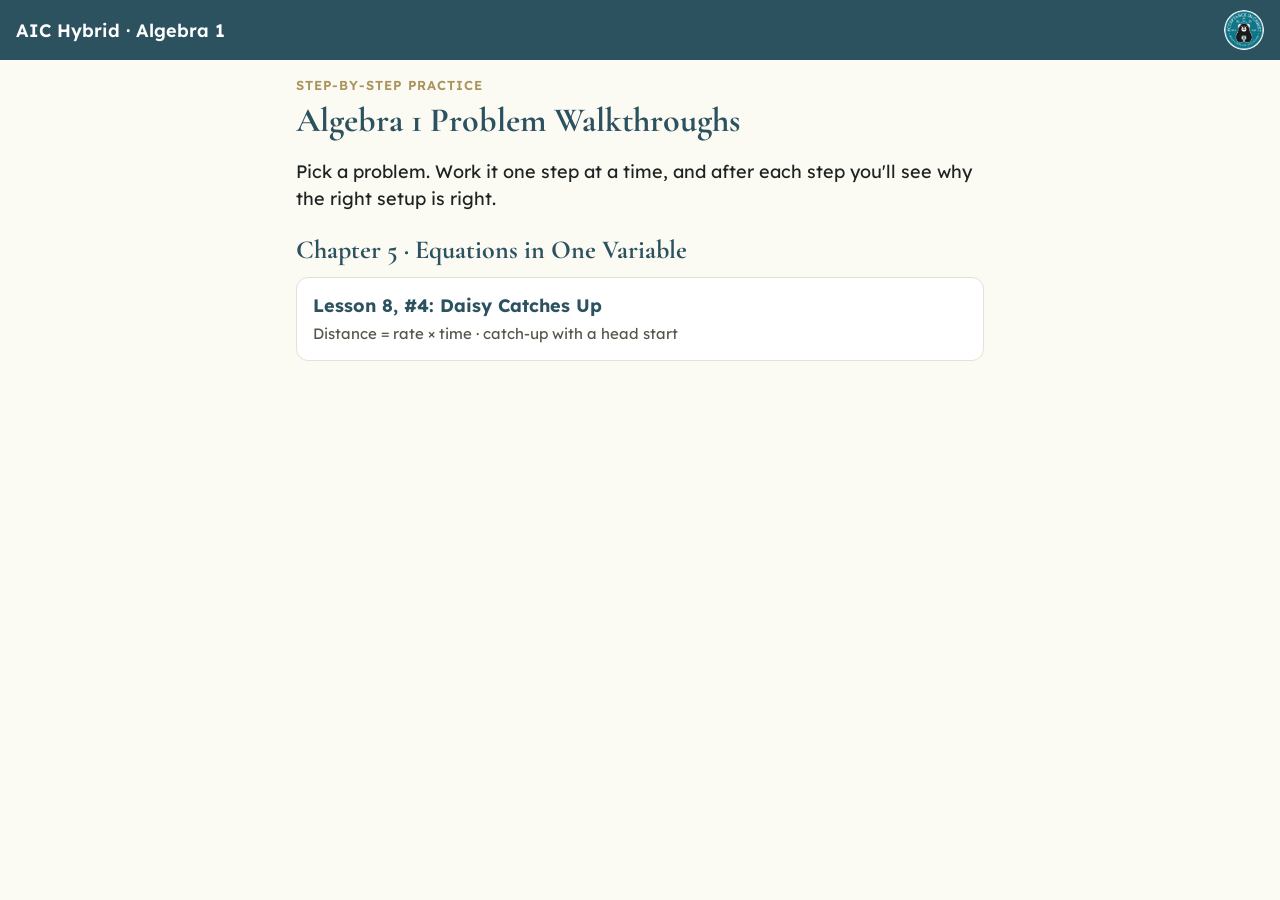
==== index.html @ 1262dc78 "Add Lesson 8 #4 prototype" ====
<!DOCTYPE html><html lang="en"><head><meta charset="utf-8"><meta name="viewport" content="width=device-width,initial-scale=1">
<title>Algebra 1 Step Practice · AIC Hybrid</title>
<link href="https://fonts.googleapis.com/css2?family=Cormorant+Garamond:wght@600;700&family=Lexend:wght@400;600&display=swap" rel="stylesheet"><link rel="stylesheet" href="style.css"></head><body>
<header class="top"><span style="color:#fff;font-weight:600">AIC Hybrid · Algebra 1</span><img src="aic-logo-round.png" alt="AIC" class="logo"></header>
<main><div class="kicker">Step-by-step practice</div><h1>Algebra 1 Problem Walkthroughs</h1>
<p>Pick a problem. Work it one step at a time, and after each step you'll see why the right setup is right.</p>
<h2>Chapter 5 · Equations in One Variable</h2>
<div class="lib"><a href="ch5-l8-4.html"><b>Lesson 8, #4: Daisy Catches Up</b><br><span style="color:#56564A;font-size:15px">Distance = rate × time · catch-up with a head start</span></a></div>
</main></body></html>
---- style.css ----
:root{--bg:#FBFAF3;--ink:#1E2422;--muted:#56564A;--line:#E4E2D5;--brand:#417586;--navy:#2C5260;--tint:#EEF3F3;--gold:#A8945C;--ok:#2E6B3F;--bad:#B4472B}
*{box-sizing:border-box;-webkit-tap-highlight-color:transparent}
body{margin:0;background:var(--bg);color:var(--ink);font:18px/1.5 Lexend,system-ui,-apple-system,sans-serif;padding-bottom:env(safe-area-inset-bottom)}
.top{display:flex;justify-content:space-between;align-items:center;padding:10px 16px;background:var(--navy)}
.top a{color:#fff;text-decoration:none;font-size:16px}.logo{height:40px;border-radius:50%}
main{max-width:720px;margin:0 auto;padding:16px}
h1,h2{font-family:"Cormorant Garamond",Georgia,serif;color:var(--navy);margin:.2em 0}h1{font-size:34px;line-height:1.1}h2{font-size:26px}
.kicker{color:var(--gold);font-weight:600;letter-spacing:.08em;text-transform:uppercase;font-size:13px}
.prob{background:#fff;border:1px solid var(--line);border-left:5px solid var(--gold);border-radius:12px;padding:14px 16px;font-size:17px}
.tracker{display:flex;gap:4px;margin:16px 0;overflow-x:auto}
.tracker div{flex:1;min-width:52px;text-align:center;font-size:12px;padding:6px 2px;border-radius:8px;background:var(--tint);color:var(--muted)}
.tracker .on{background:var(--brand);color:#fff;font-weight:600}.tracker .done{background:var(--ok);color:#fff}.tracker .miss{background:var(--gold);color:#fff}
.q{font-size:20px;font-weight:600;margin:6px 0 12px}
.ch{display:flex;gap:12px;align-items:center;width:100%;min-height:64px;text-align:left;background:#fff;border:2px solid var(--line);border-radius:14px;padding:12px;margin:0 0 10px;font:inherit;color:inherit;cursor:pointer}
.ch:disabled{cursor:default}.ch .L{flex:none;width:36px;height:36px;border-radius:50%;background:var(--tint);color:var(--navy);display:grid;place-items:center;font-weight:600}
.ch .body{flex:1;min-width:0}.ch.right{border-color:var(--ok);background:#EEF6F0}.ch.right .L{background:var(--ok);color:#fff}
.ch.wrong{border-color:var(--bad);background:#FBEFEA}.ch.wrong .L{background:var(--bad);color:#fff}.ch.dim{opacity:.5}
.dg{width:100%;max-width:340px;height:auto;display:block}
.rtd{border-collapse:collapse;width:100%;font-size:15px}.rtd th{color:var(--gold);font-size:12px;text-transform:uppercase;text-align:left;padding:2px 4px}.rtd td{padding:4px;border-top:1px solid var(--line)}.who{font-weight:600;color:var(--navy)}
.fb{border-radius:12px;padding:14px 16px;margin:6px 0 12px}.fb.ok{background:#EEF6F0;border:2px solid var(--ok)}.fb.no{background:#FBEFEA;border:2px solid var(--bad)}
.fb h3{margin:0 0 6px;font-size:18px}.fb.ok h3{color:var(--ok)}.fb.no h3{color:var(--bad)}.fb p{margin:6px 0}
.btn{display:block;width:100%;min-height:56px;border:0;border-radius:14px;background:var(--brand);color:#fff;font:600 19px Lexend,system-ui,sans-serif;margin:8px 0;cursor:pointer}.btn.alt{background:var(--navy)}
.score{font-size:24px;font-weight:600;color:var(--navy);text-align:center;background:var(--tint);border-radius:14px;padding:16px}
.sol li{margin:8px 0}
.lib a{display:block;background:#fff;border:1px solid var(--line);border-radius:12px;padding:14px 16px;margin:8px 0;text-decoration:none;color:var(--ink)}.lib a b{color:var(--navy)}
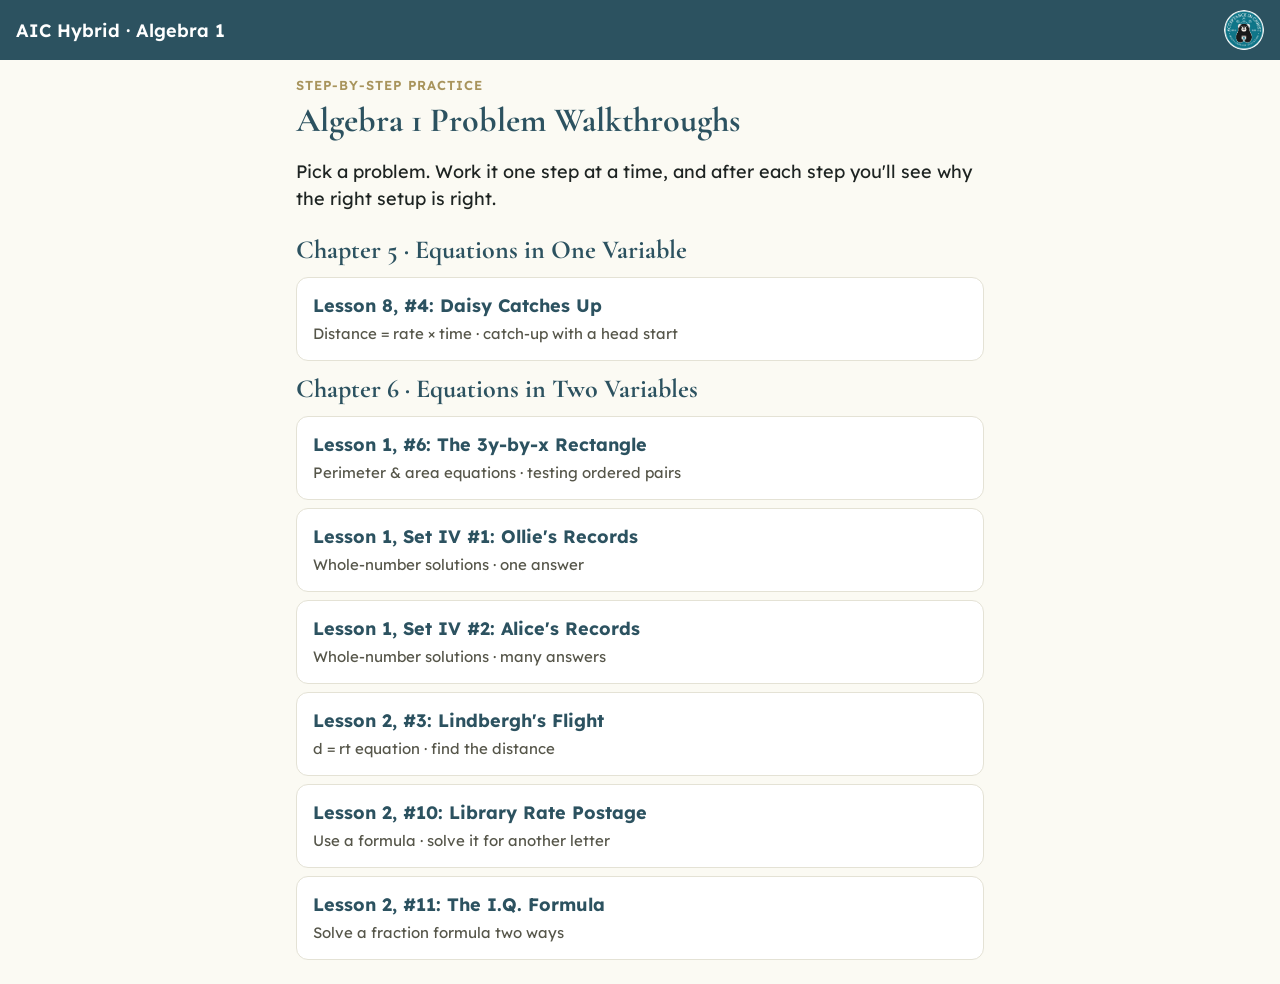
==== commit 2399be24: "Add Ch6 L1-2 step practice" ====
--- a/index.html
+++ b/index.html
@@ -6,4 +6,7 @@
 <p>Pick a problem. Work it one step at a time, and after each step you'll see why the right setup is right.</p>
 <h2>Chapter 5 · Equations in One Variable</h2>
 <div class="lib"><a href="ch5-l8-4.html"><b>Lesson 8, #4: Daisy Catches Up</b><br><span style="color:#56564A;font-size:15px">Distance = rate × time · catch-up with a head start</span></a></div>
+
+<h2>Chapter 6 · Equations in Two Variables</h2>
+<div class="lib"><a href="ch6-l1-6.html"><b>Lesson 1, #6: The 3y-by-x Rectangle</b><br><span style="color:#56564A;font-size:15px">Perimeter &amp; area equations · testing ordered pairs</span></a><a href="ch6-l1-iv1.html"><b>Lesson 1, Set IV #1: Ollie's Records</b><br><span style="color:#56564A;font-size:15px">Whole-number solutions · one answer</span></a><a href="ch6-l1-iv2.html"><b>Lesson 1, Set IV #2: Alice's Records</b><br><span style="color:#56564A;font-size:15px">Whole-number solutions · many answers</span></a><a href="ch6-l2-3.html"><b>Lesson 2, #3: Lindbergh's Flight</b><br><span style="color:#56564A;font-size:15px">d = rt equation · find the distance</span></a><a href="ch6-l2-10.html"><b>Lesson 2, #10: Library Rate Postage</b><br><span style="color:#56564A;font-size:15px">Use a formula · solve it for another letter</span></a><a href="ch6-l2-11.html"><b>Lesson 2, #11: The I.Q. Formula</b><br><span style="color:#56564A;font-size:15px">Solve a fraction formula two ways</span></a></div>
 </main></body></html>
--- a/style.css
+++ b/style.css
@@ -23,3 +23,16 @@
 .score{font-size:24px;font-weight:600;color:var(--navy);text-align:center;background:var(--tint);border-radius:14px;padding:16px}
 .sol li{margin:8px 0}
 .lib a{display:block;background:#fff;border:1px solid var(--line);border-radius:12px;padding:14px 16px;margin:8px 0;text-decoration:none;color:var(--ink)}.lib a b{color:var(--navy)}
+
+/* v2 segmentation */
+.card{background:#fff;border:1px solid var(--line);border-radius:14px;padding:14px 16px;box-shadow:0 1px 3px rgba(44,82,96,.06)}
+.lbl{color:var(--gold);font-weight:600;letter-spacing:.08em;text-transform:uppercase;font-size:12px;margin-bottom:6px}
+.prob{margin-top:12px;border-left:5px solid var(--gold)}
+.ptext{line-height:1.65;font-size:17px}
+.tracker{margin:22px 0}
+.qcard{margin-top:4px;background:var(--tint);border-color:#D6E2E4;border-left:5px solid var(--brand)}
+.q{margin:0;font-size:19px;line-height:1.4}
+.choices{margin-top:22px;padding-top:18px;border-top:1px solid var(--line)}
+.ch{margin:0 0 14px}
+#fb:not(:empty){margin-top:24px;padding-top:20px;border-top:1px dashed var(--gold)}
+.fb{margin:0 0 14px}
